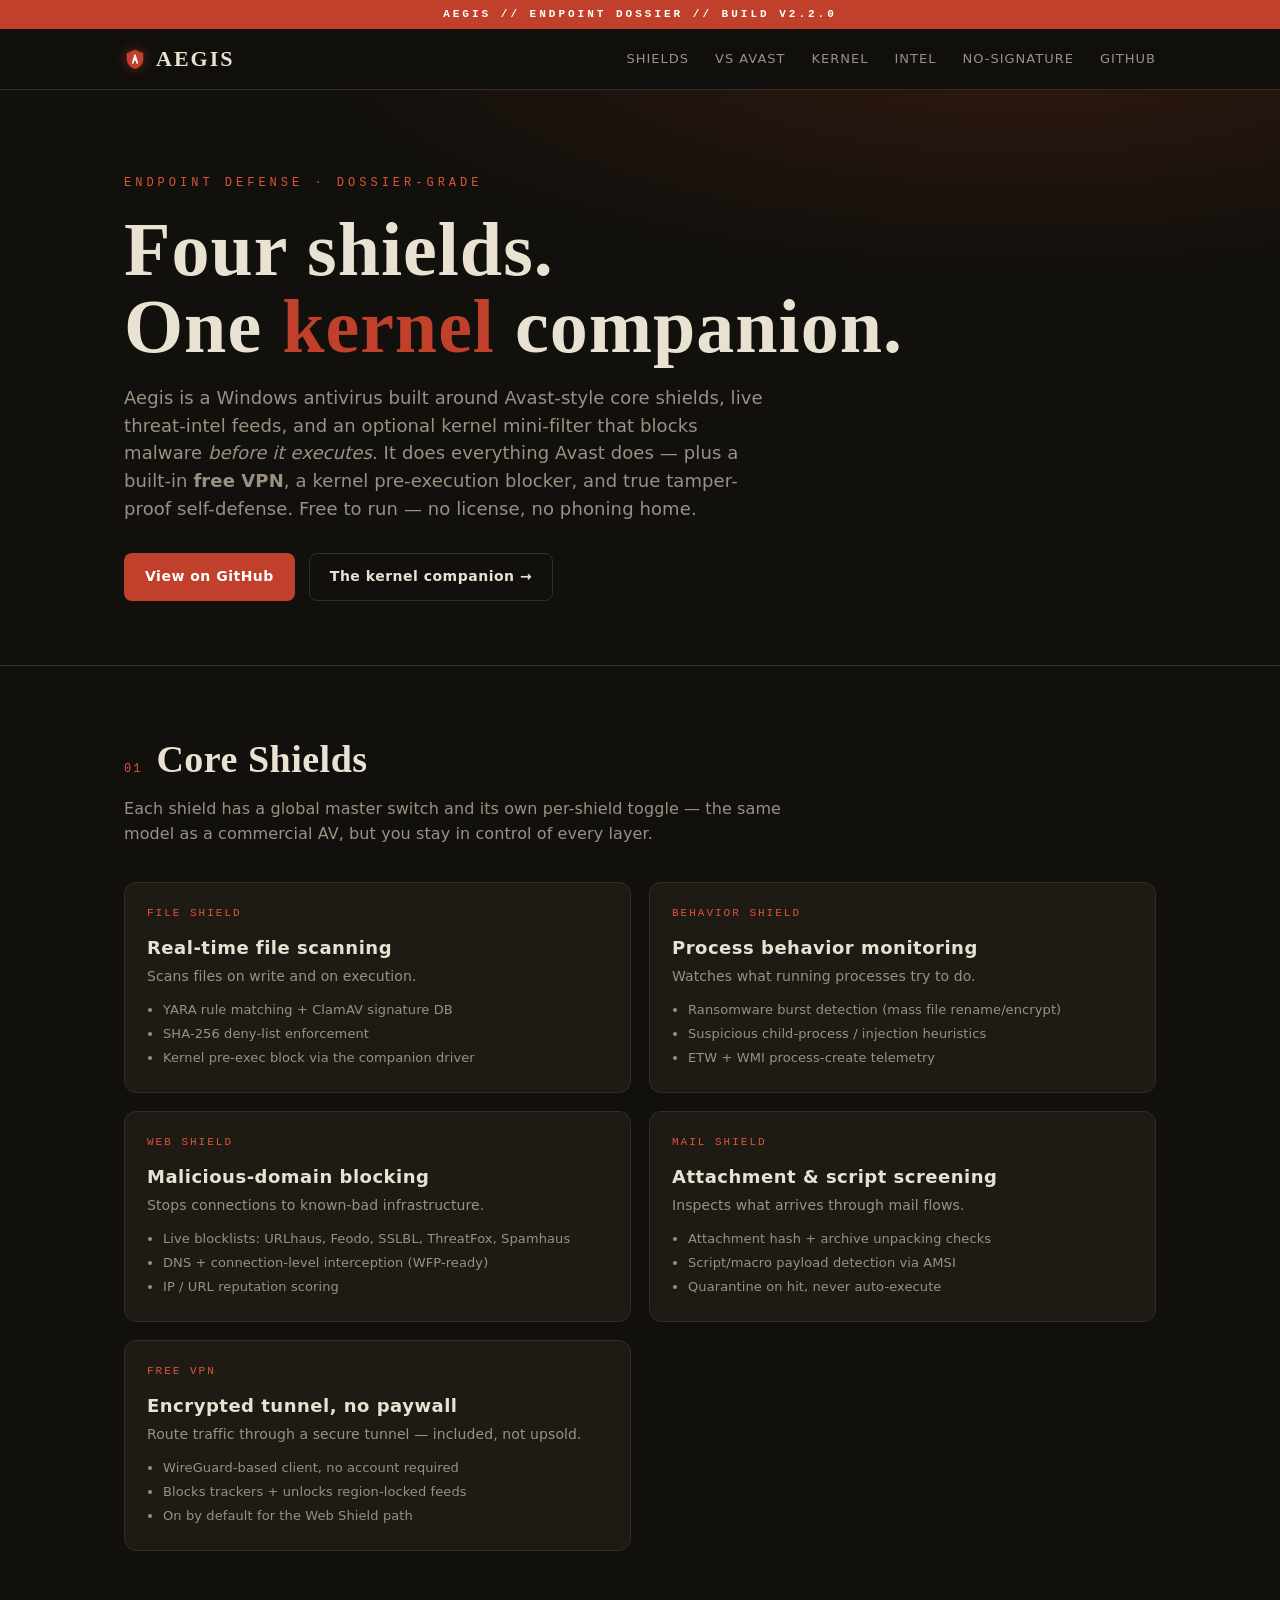
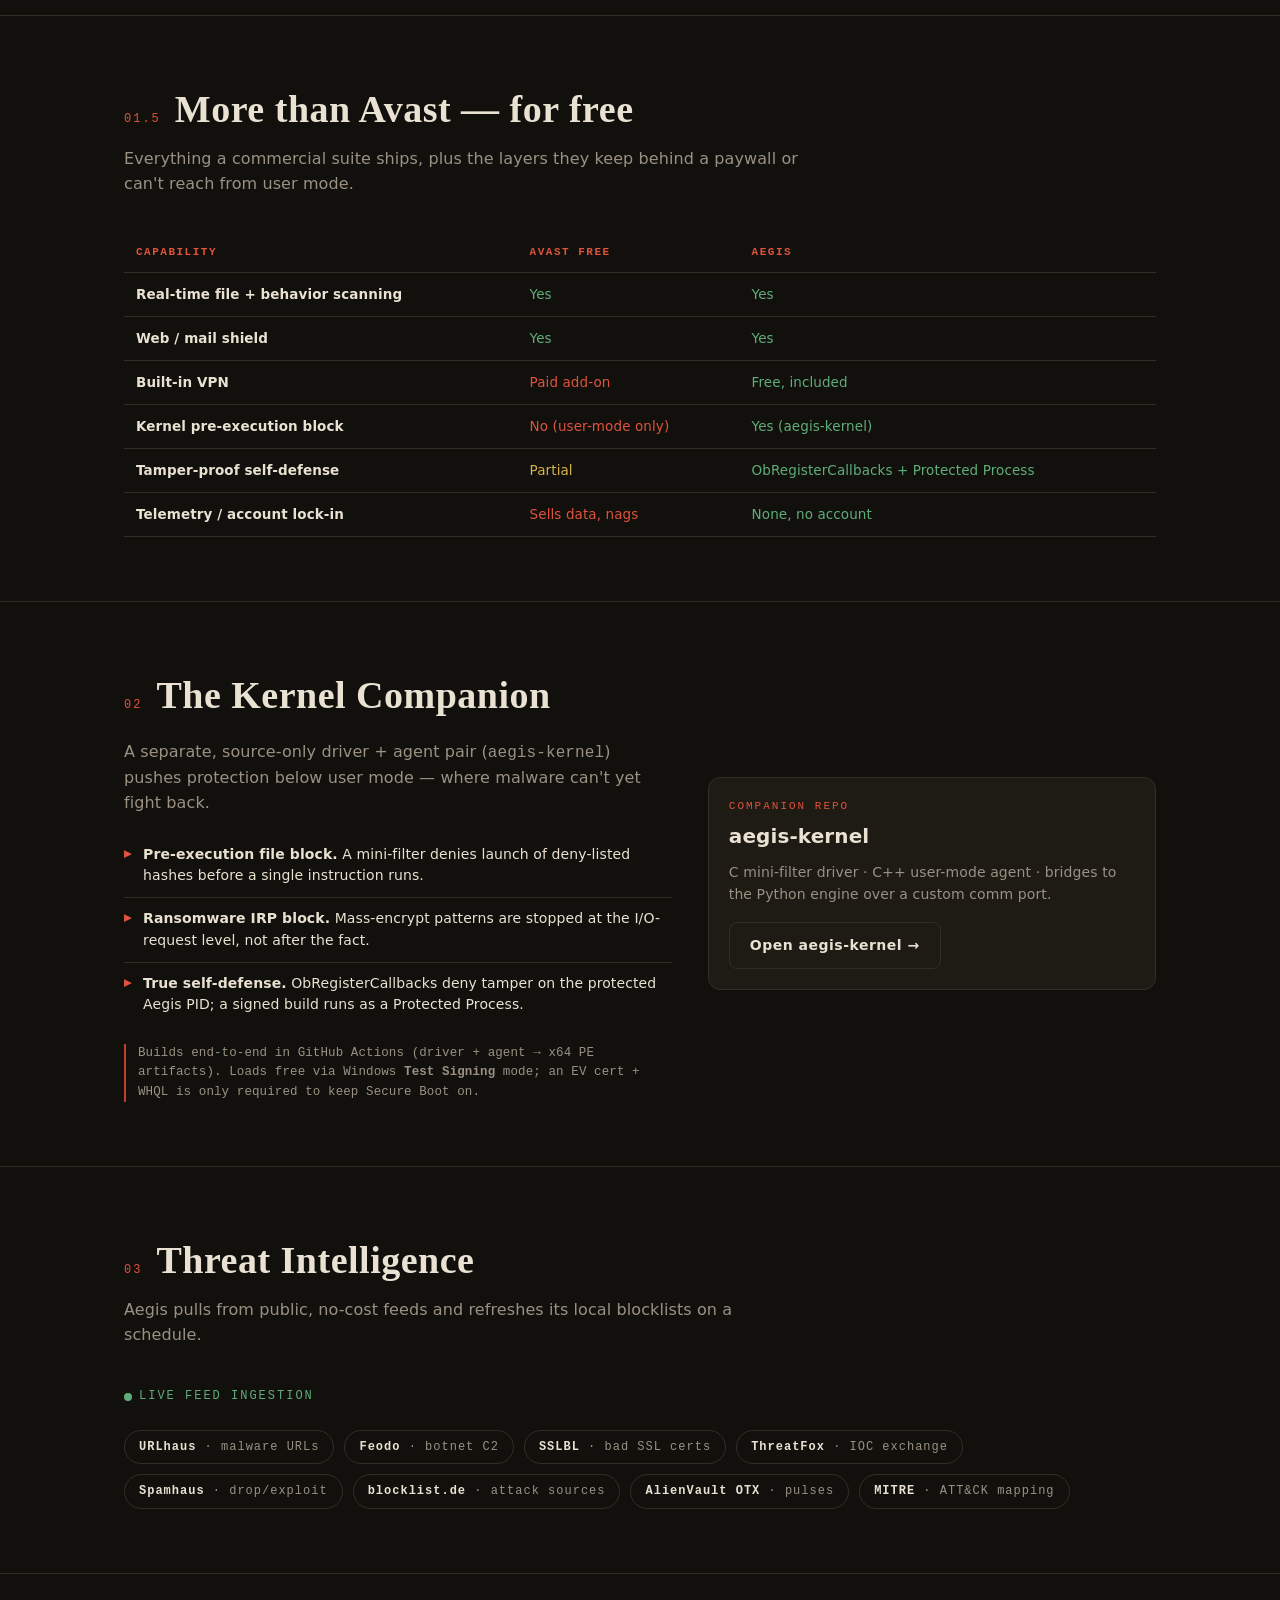
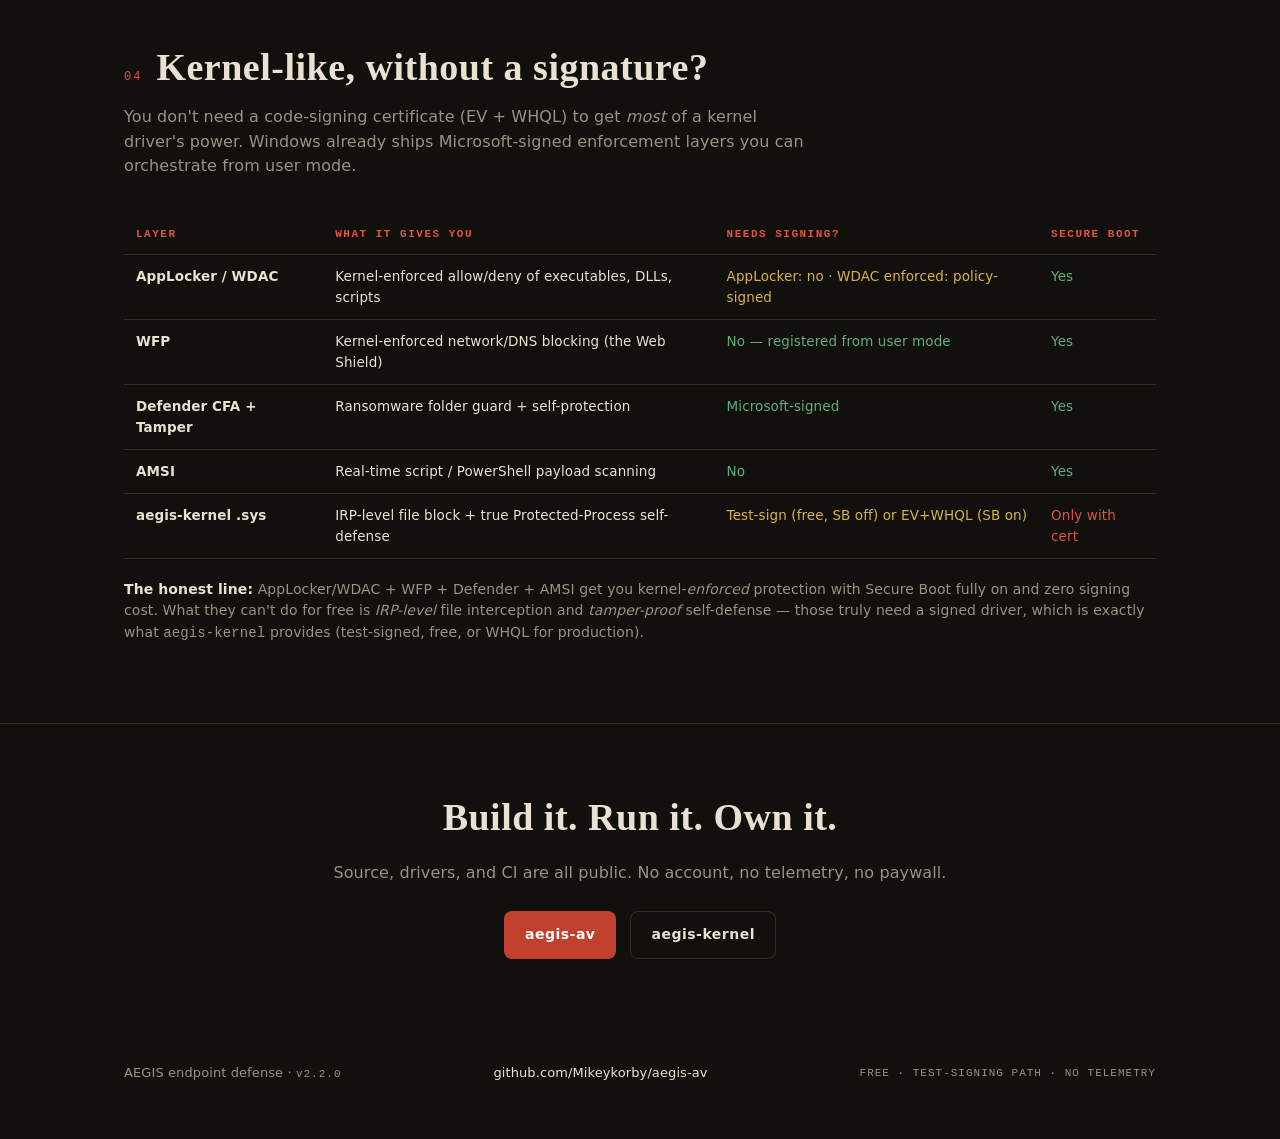
==== site/index.html @ 157e851a "Add marketing site (site/), Cloudflare Pages auto-deploy, human-voiced README, MIT LICENSE" ====
<!doctype html>
<html lang="en">
<head>
<meta charset="utf-8">
<meta name="viewport" content="width=device-width, initial-scale=1">
<title>AEGIS — Endpoint Defense Dossier</title>
<meta name="description" content="Aegis endpoint defense: four Avast-style core shields, a kernel-mini-filter companion, and live threat-intel feeds — dossier-grade protection for Windows.">
<style>
  :root{
    --bg:#12100c;
    --bg-2:#1a1712;
    --panel:#1e1a14;
    --ink:#e9e2d2;
    --ink-dim:#9a9183;
    --rule:#332e25;
    --accent:#c0402b;
    --accent-2:#e0533c;
    --good:#5fae7a;
    --mono:"SFMono-Regular",Consolas,"Liberation Mono",Menlo,monospace;
    --serif:Georgia,"Times New Roman",serif;
    --sans:"Segoe UI",system-ui,-apple-system,Roboto,Helvetica,Arial,sans-serif;
  }
  *{box-sizing:border-box}
  html{scroll-behavior:smooth}
  body{
    margin:0;background:var(--bg);color:var(--ink);
    font-family:var(--sans);line-height:1.55;letter-spacing:.1px;
    -webkit-font-smoothing:antialiased;
  }
  a{color:inherit;text-decoration:none}
  .wrap{max-width:1080px;margin:0 auto;padding:0 24px}

  /* classification banner */
  .banner{
    background:var(--accent);color:#fff;font-family:var(--mono);
    font-size:11px;letter-spacing:3px;text-transform:uppercase;
    text-align:center;padding:6px 0;font-weight:600;
  }

  /* nav */
  header.nav{
    position:sticky;top:0;z-index:50;background:rgba(18,16,12,.92);
    backdrop-filter:blur(8px);border-bottom:1px solid var(--rule);
  }
  .nav-in{display:flex;align-items:center;justify-content:space-between;height:60px}
  .brand{display:flex;align-items:center;gap:10px;font-family:var(--serif);
    font-size:22px;font-weight:700;letter-spacing:2px}
  .brand .brand-logo{display:inline-flex;filter:drop-shadow(0 0 6px rgba(192,64,43,.5))}
  .brand .dot{width:10px;height:10px;border-radius:50%;background:var(--accent);
    box-shadow:0 0 10px var(--accent)}
  nav.links{display:flex;gap:26px;font-size:13px;letter-spacing:1px;
    text-transform:uppercase;color:var(--ink-dim)}
  nav.links a:hover{color:var(--ink)}
  .menu-btn{display:none;background:none;border:1px solid var(--rule);color:var(--ink);
    padding:6px 10px;border-radius:6px;font-size:13px}

  /* hero */
  .hero{padding:84px 0 64px;border-bottom:1px solid var(--rule);
    background:radial-gradient(1200px 400px at 80% -10%,rgba(192,64,43,.18),transparent 60%)}
  .kicker{font-family:var(--mono);font-size:12px;letter-spacing:4px;
    text-transform:uppercase;color:var(--accent-2);margin-bottom:18px}
  h1{font-family:var(--serif);font-size:clamp(40px,7vw,76px);line-height:1.02;
    margin:0 0 18px;letter-spacing:1px}
  h1 .em{color:var(--accent)}
  .lede{font-size:18px;color:var(--ink-dim);max-width:640px;margin:0 0 30px}
  .cta{display:flex;gap:14px;flex-wrap:wrap}
  .btn{display:inline-flex;align-items:center;gap:8px;padding:12px 20px;border-radius:8px;
    font-size:14px;font-weight:600;letter-spacing:.5px;border:1px solid transparent}
  .btn.primary{background:var(--accent);color:#fff}
  .btn.primary:hover{background:var(--accent-2)}
  .btn.ghost{border-color:var(--rule);color:var(--ink)}
  .btn.ghost:hover{border-color:var(--ink-dim)}

  /* section scaffolding */
  section{padding:64px 0;border-bottom:1px solid var(--rule)}
  .sec-h{display:flex;align-items:baseline;gap:14px;margin-bottom:8px}
  .sec-n{font-family:var(--mono);font-size:12px;color:var(--accent-2);letter-spacing:2px}
  h2{font-family:var(--serif);font-size:clamp(26px,4vw,38px);margin:0;letter-spacing:.5px}
  .sec-sub{color:var(--ink-dim);max-width:680px;margin:6px 0 36px}

  /* shield grid */
  .grid{display:grid;grid-template-columns:repeat(2,1fr);gap:18px}
  .card{background:var(--panel);border:1px solid var(--rule);border-radius:12px;
    padding:22px 22px 20px;position:relative;overflow:hidden}
  .card::before{content:"";position:absolute;left:0;top:0;bottom:0;width:3px;background:var(--accent);opacity:.0}
  .card:hover::before{opacity:1}
  .card h3{margin:0 0 4px;font-size:18px;letter-spacing:.5px}
  .card .tag{font-family:var(--mono);font-size:11px;letter-spacing:2px;
    text-transform:uppercase;color:var(--accent-2);margin-bottom:12px}
  .card p{margin:0;color:var(--ink-dim);font-size:14px}
  .card ul{margin:12px 0 0;padding-left:16px;color:var(--ink-dim);font-size:13px}
  .card li{margin:4px 0}

  /* kernel feature */
  .kernel{display:grid;grid-template-columns:1.1fr .9fr;gap:36px;align-items:center}
  .kernel .copy p{color:var(--ink-dim)}
  .feat-list{list-style:none;margin:18px 0 0;padding:0}
  .feat-list li{display:flex;gap:12px;padding:10px 0;border-top:1px solid var(--rule);font-size:14px}
  .feat-list li:first-child{border-top:none}
  .tick{color:var(--accent-2);font-family:var(--mono);font-weight:700}
  .note{margin-top:18px;font-size:12.5px;color:var(--ink-dim);font-family:var(--mono);
    border-left:2px solid var(--accent);padding-left:12px}

  /* intel chips */
  .chips{display:flex;flex-wrap:wrap;gap:10px;margin-top:10px}
  .chip{font-family:var(--mono);font-size:12px;letter-spacing:1px;
    border:1px solid var(--rule);border-radius:999px;padding:7px 14px;color:var(--ink-dim)}
  .chip b{color:var(--ink)}
  .live{display:inline-flex;align-items:center;gap:7px;font-family:var(--mono);
    font-size:12px;letter-spacing:2px;text-transform:uppercase;color:var(--good);margin-bottom:14px}
  .live .pulse{width:8px;height:8px;border-radius:50%;background:var(--good);
    box-shadow:0 0 0 0 rgba(95,174,122,.6);animation:pulse 2s infinite}
  @keyframes pulse{0%{box-shadow:0 0 0 0 rgba(95,174,122,.5)}70%{box-shadow:0 0 0 9px rgba(95,174,122,0)}100%{box-shadow:0 0 0 0 rgba(95,174,122,0)}}

  /* no-signature matrix */
  table{width:100%;border-collapse:collapse;font-size:13.5px;margin-top:8px}
  th,td{text-align:left;padding:11px 12px;border-bottom:1px solid var(--rule);vertical-align:top}
  th{font-family:var(--mono);font-size:11px;letter-spacing:1.5px;text-transform:uppercase;
    color:var(--accent-2)}
  td b{color:var(--ink)}
  .ok{color:var(--good)} .warn{color:#d8b24a} .bad{color:var(--accent-2)}

  footer{padding:40px 0 56px;color:var(--ink-dim);font-size:13px}
  footer .row{display:flex;justify-content:space-between;flex-wrap:wrap;gap:16px;align-items:center}
  footer a{color:var(--ink)}
  footer .mono{font-family:var(--mono);font-size:11px;letter-spacing:1px}

  .reveal{opacity:0;transform:translateY(14px);transition:opacity .6s ease,transform .6s ease}
  .reveal.in{opacity:1;transform:none}

  @media(max-width:760px){
    nav.links{display:none}
    .menu-btn{display:inline-block}
    nav.links.open{display:flex;position:absolute;top:60px;left:0;right:0;
      flex-direction:column;gap:0;background:var(--bg-2);border-bottom:1px solid var(--rule);padding:8px 24px}
    nav.links.open a{padding:12px 0;border-bottom:1px solid var(--rule)}
    .grid{grid-template-columns:1fr}
    .kernel{grid-template-columns:1fr;gap:24px}
  }
</style>
</head>
<body>
<div class="banner">AEGIS // ENDPOINT DOSSIER // BUILD v2.2.0</div>

<header class="nav">
  <div class="wrap nav-in">
    <div class="brand"><span class="brand-logo" aria-hidden="true"><svg viewBox="0 0 64 64" width="22" height="22"><path d="M32 5 8 15v17c0 13.3 9.6 25.2 24 28.8 14.4-3.6 24-15.5 24-28.8V15L32 5Z" fill="#c0402b"/><path d="M25.5 43.5 32 21l6.5 22.5" fill="none" stroke="#fff" stroke-width="4.8" stroke-linecap="round" stroke-linejoin="round"/><path d="M27.8 34.5h8.4" stroke="#fff" stroke-width="4.8" stroke-linecap="round"/></svg></span>AEGIS</div>
    <button class="menu-btn" id="menuBtn">MENU</button>
    <nav class="links" id="navLinks">
      <a href="#shields">Shields</a>
      <a href="#vs">vs Avast</a>
      <a href="#kernel">Kernel</a>
      <a href="#intel">Intel</a>
      <a href="#nosig">No-Signature</a>
      <a href="https://github.com/Mikeykorby/aegis-av" target="_blank" rel="noopener">GitHub</a>
    </nav>
  </div>
</header>

<main>
  <!-- HERO -->
  <section class="hero" style="border-bottom:1px solid var(--rule)">
    <div class="wrap">
      <div class="kicker">Endpoint Defense · Dossier-Grade</div>
      <h1>Four shields.<br>One <span class="em">kernel</span> companion.</h1>
      <p class="lede">Aegis is a Windows antivirus built around Avast-style core shields,
      live threat-intel feeds, and an optional kernel mini-filter that blocks malware
      <em>before it executes</em>. It does everything Avast does — plus a built-in
      <b>free VPN</b>, a kernel pre-execution blocker, and true tamper-proof self-defense. Free to run — no license, no phoning home.</p>
      <div class="cta">
        <a class="btn primary" href="https://github.com/Mikeykorby/aegis-av" target="_blank" rel="noopener">View on GitHub</a>
        <a class="btn ghost" href="#kernel">The kernel companion →</a>
      </div>
    </div>
  </section>

  <!-- SHIELDS -->
  <section id="shields">
    <div class="wrap">
      <div class="sec-h"><span class="sec-n">01</span><h2>Core Shields</h2></div>
      <p class="sec-sub">Each shield has a global master switch and its own per-shield toggle —
      the same model as a commercial AV, but you stay in control of every layer.</p>
      <div class="grid">
        <div class="card reveal">
          <div class="tag">File Shield</div>
          <h3>Real-time file scanning</h3>
          <p>Scans files on write and on execution.</p>
          <ul>
            <li>YARA rule matching + ClamAV signature DB</li>
            <li>SHA-256 deny-list enforcement</li>
            <li>Kernel pre-exec block via the companion driver</li>
          </ul>
        </div>
        <div class="card reveal">
          <div class="tag">Behavior Shield</div>
          <h3>Process behavior monitoring</h3>
          <p>Watches what running processes try to do.</p>
          <ul>
            <li>Ransomware burst detection (mass file rename/encrypt)</li>
            <li>Suspicious child-process / injection heuristics</li>
            <li>ETW + WMI process-create telemetry</li>
          </ul>
        </div>
        <div class="card reveal">
          <div class="tag">Web Shield</div>
          <h3>Malicious-domain blocking</h3>
          <p>Stops connections to known-bad infrastructure.</p>
          <ul>
            <li>Live blocklists: URLhaus, Feodo, SSLBL, ThreatFox, Spamhaus</li>
            <li>DNS + connection-level interception (WFP-ready)</li>
            <li>IP / URL reputation scoring</li>
          </ul>
        </div>
        <div class="card reveal">
          <div class="tag">Mail Shield</div>
          <h3>Attachment &amp; script screening</h3>
          <p>Inspects what arrives through mail flows.</p>
          <ul>
            <li>Attachment hash + archive unpacking checks</li>
            <li>Script/macro payload detection via AMSI</li>
            <li>Quarantine on hit, never auto-execute</li>
          </ul>
        </div>
        <div class="card reveal">
          <div class="tag">Free VPN</div>
          <h3>Encrypted tunnel, no paywall</h3>
          <p>Route traffic through a secure tunnel — included, not upsold.</p>
          <ul>
            <li>WireGuard-based client, no account required</li>
            <li>Blocks trackers + unlocks region-locked feeds</li>
            <li>On by default for the Web Shield path</li>
          </ul>
        </div>
      </div>
    </div>
  </section>

  <!-- VS AVAST -->
  <section id="vs">
    <div class="wrap">
      <div class="sec-h"><span class="sec-n">01.5</span><h2>More than Avast — for free</h2></div>
      <p class="sec-sub">Everything a commercial suite ships, plus the layers they keep behind a paywall or can't reach from user mode.</p>
      <table>
        <thead><tr><th>Capability</th><th>Avast Free</th><th>Aegis</th></tr></thead>
        <tbody>
          <tr><td><b>Real-time file + behavior scanning</b></td><td class="ok">Yes</td><td class="ok">Yes</td></tr>
          <tr><td><b>Web / mail shield</b></td><td class="ok">Yes</td><td class="ok">Yes</td></tr>
          <tr><td><b>Built-in VPN</b></td><td class="bad">Paid add-on</td><td class="ok">Free, included</td></tr>
          <tr><td><b>Kernel pre-execution block</b></td><td class="bad">No (user-mode only)</td><td class="ok">Yes (aegis-kernel)</td></tr>
          <tr><td><b>Tamper-proof self-defense</b></td><td class="warn">Partial</td><td class="ok">ObRegisterCallbacks + Protected Process</td></tr>
          <tr><td><b>Telemetry / account lock-in</b></td><td class="bad">Sells data, nags</td><td class="ok">None, no account</td></tr>
        </tbody>
      </table>
    </div>
  </section>

  <!-- KERNEL -->
  <section id="kernel">
    <div class="wrap kernel">
      <div class="copy reveal">
        <div class="sec-h"><span class="sec-n">02</span><h2>The Kernel Companion</h2></div>
        <p>A separate, source-only driver + agent pair (<code style="font-family:var(--mono)">aegis-kernel</code>)
        pushes protection below user mode — where malware can't yet fight back.</p>
        <ul class="feat-list">
          <li><span class="tick">▸</span><span><b>Pre-execution file block.</b> A mini-filter denies launch of deny-listed hashes before a single instruction runs.</span></li>
          <li><span class="tick">▸</span><span><b>Ransomware IRP block.</b> Mass-encrypt patterns are stopped at the I/O-request level, not after the fact.</span></li>
          <li><span class="tick">▸</span><span><b>True self-defense.</b> ObRegisterCallbacks deny tamper on the protected Aegis PID; a signed build runs as a Protected Process.</span></li>
        </ul>
        <div class="note">Builds end-to-end in GitHub Actions (driver + agent → x64 PE artifacts).
        Loads free via Windows <b>Test Signing</b> mode; an EV cert + WHQL is only required to keep Secure Boot on.</div>
      </div>
      <div class="copy reveal">
        <div style="border:1px solid var(--rule);border-radius:12px;background:var(--panel);padding:20px">
          <div class="tag" style="font-family:var(--mono);font-size:11px;letter-spacing:2px;color:var(--accent-2);text-transform:uppercase">Companion Repo</div>
          <h3 style="margin:6px 0 10px;font-size:20px">aegis-kernel</h3>
          <p style="color:var(--ink-dim);font-size:14px;margin:0 0 16px">C mini-filter driver · C++ user-mode agent · bridges to the Python engine over a custom comm port.</p>
          <a class="btn ghost" href="https://github.com/Mikeykorby/aegis-kernel" target="_blank" rel="noopener">Open aegis-kernel →</a>
        </div>
      </div>
    </div>
  </section>

  <!-- INTEL -->
  <section id="intel">
    <div class="wrap">
      <div class="sec-h"><span class="sec-n">03</span><h2>Threat Intelligence</h2></div>
      <p class="sec-sub">Aegis pulls from public, no-cost feeds and refreshes its local blocklists on a schedule.</p>
      <div class="live"><span class="pulse"></span> Live feed ingestion</div>
      <div class="chips">
        <span class="chip"><b>URLhaus</b> · malware URLs</span>
        <span class="chip"><b>Feodo</b> · botnet C2</span>
        <span class="chip"><b>SSLBL</b> · bad SSL certs</span>
        <span class="chip"><b>ThreatFox</b> · IOC exchange</span>
        <span class="chip"><b>Spamhaus</b> · drop/exploit</span>
        <span class="chip"><b>blocklist.de</b> · attack sources</span>
        <span class="chip"><b>AlienVault OTX</b> · pulses</span>
        <span class="chip"><b>MITRE</b> · ATT&amp;CK mapping</span>
      </div>
    </div>
  </section>

  <!-- NO SIGNATURE -->
  <section id="nosig">
    <div class="wrap">
      <div class="sec-h"><span class="sec-n">04</span><h2>Kernel-like, without a signature?</h2></div>
      <p class="sec-sub">You don't need a code-signing certificate (EV + WHQL) to get <em>most</em> of a kernel driver's
      power. Windows already ships Microsoft-signed enforcement layers you can orchestrate from user mode.</p>
      <table>
        <thead><tr><th>Layer</th><th>What it gives you</th><th>Needs signing?</th><th>Secure Boot</th></tr></thead>
        <tbody>
          <tr><td><b>AppLocker / WDAC</b></td><td>Kernel-enforced allow/deny of executables, DLLs, scripts</td><td class="warn">AppLocker: no · WDAC enforced: policy-signed</td><td class="ok">Yes</td></tr>
          <tr><td><b>WFP</b></td><td>Kernel-enforced network/DNS blocking (the Web Shield)</td><td class="ok">No — registered from user mode</td><td class="ok">Yes</td></tr>
          <tr><td><b>Defender CFA + Tamper</b></td><td>Ransomware folder guard + self-protection</td><td class="ok">Microsoft-signed</td><td class="ok">Yes</td></tr>
          <tr><td><b>AMSI</b></td><td>Real-time script / PowerShell payload scanning</td><td class="ok">No</td><td class="ok">Yes</td></tr>
          <tr><td><b>aegis-kernel .sys</b></td><td>IRP-level file block + true Protected-Process self-defense</td><td class="warn">Test-sign (free, SB off) or EV+WHQL (SB on)</td><td class="bad">Only with cert</td></tr>
        </tbody>
      </table>
      <p style="color:var(--ink-dim);font-size:14px;margin-top:20px">
        <b style="color:var(--ink)">The honest line:</b> AppLocker/WDAC + WFP + Defender + AMSI get you kernel-<i>enforced</i>
        protection with Secure Boot fully on and zero signing cost. What they can't do for free is
        <i>IRP-level</i> file interception and <i>tamper-proof</i> self-defense — those truly need a signed driver,
        which is exactly what <code style="font-family:var(--mono)">aegis-kernel</code> provides (test-signed, free, or WHQL for production).</p>
    </div>
  </section>

  <!-- CTA -->
  <section style="border-bottom:none">
    <div class="wrap" style="text-align:center">
      <h2 style="font-family:var(--serif);font-size:clamp(26px,4vw,38px);margin:0 0 14px">Build it. Run it. Own it.</h2>
      <p class="sec-sub" style="margin:0 auto 26px">Source, drivers, and CI are all public. No account, no telemetry, no paywall.</p>
      <div class="cta" style="justify-content:center">
        <a class="btn primary" href="https://github.com/Mikeykorby/aegis-av" target="_blank" rel="noopener">aegis-av</a>
        <a class="btn ghost" href="https://github.com/Mikeykorby/aegis-kernel" target="_blank" rel="noopener">aegis-kernel</a>
      </div>
    </div>
  </section>
</main>

<footer>
  <div class="wrap row">
    <div>AEGIS endpoint defense · <span class="mono">v2.2.0</span></div>
    <div><a href="https://github.com/Mikeykorby/aegis-av" target="_blank" rel="noopener">github.com/Mikeykorby/aegis-av</a></div>
    <div class="mono">FREE · TEST-SIGNING PATH · NO TELEMETRY</div>
  </div>
</footer>

<script>
  // mobile nav
  var mb=document.getElementById('menuBtn'),nl=document.getElementById('navLinks');
  mb&&mb.addEventListener('click',function(){nl.classList.toggle('open')});
  nl&&nl.querySelectorAll('a').forEach(function(a){a.addEventListener('click',function(){nl.classList.remove('open')})});
  // reveal on scroll
  var io=new IntersectionObserver(function(es){es.forEach(function(e){if(e.isIntersecting){e.target.classList.add('in');io.unobserve(e.target)}})},{threshold:.12});
  document.querySelectorAll('.reveal').forEach(function(el){io.observe(el)});
</script>
</body>
</html>
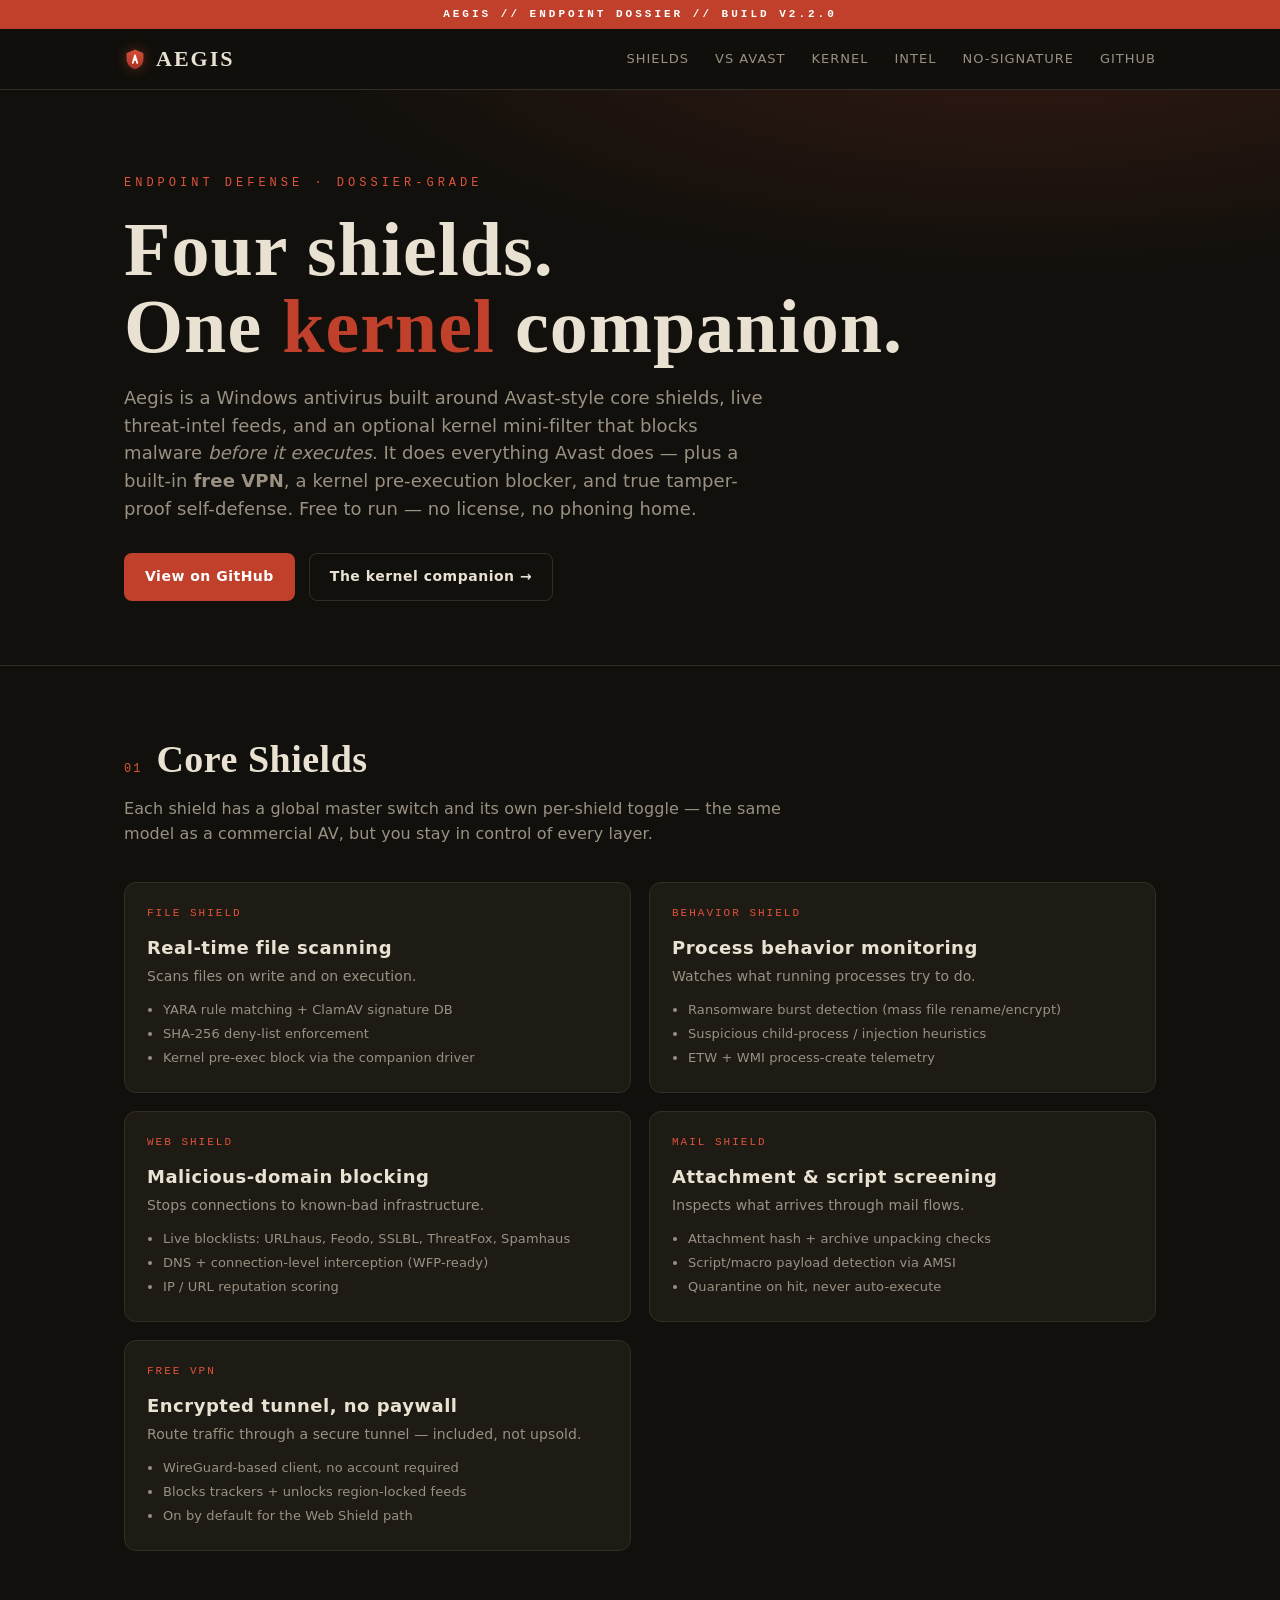
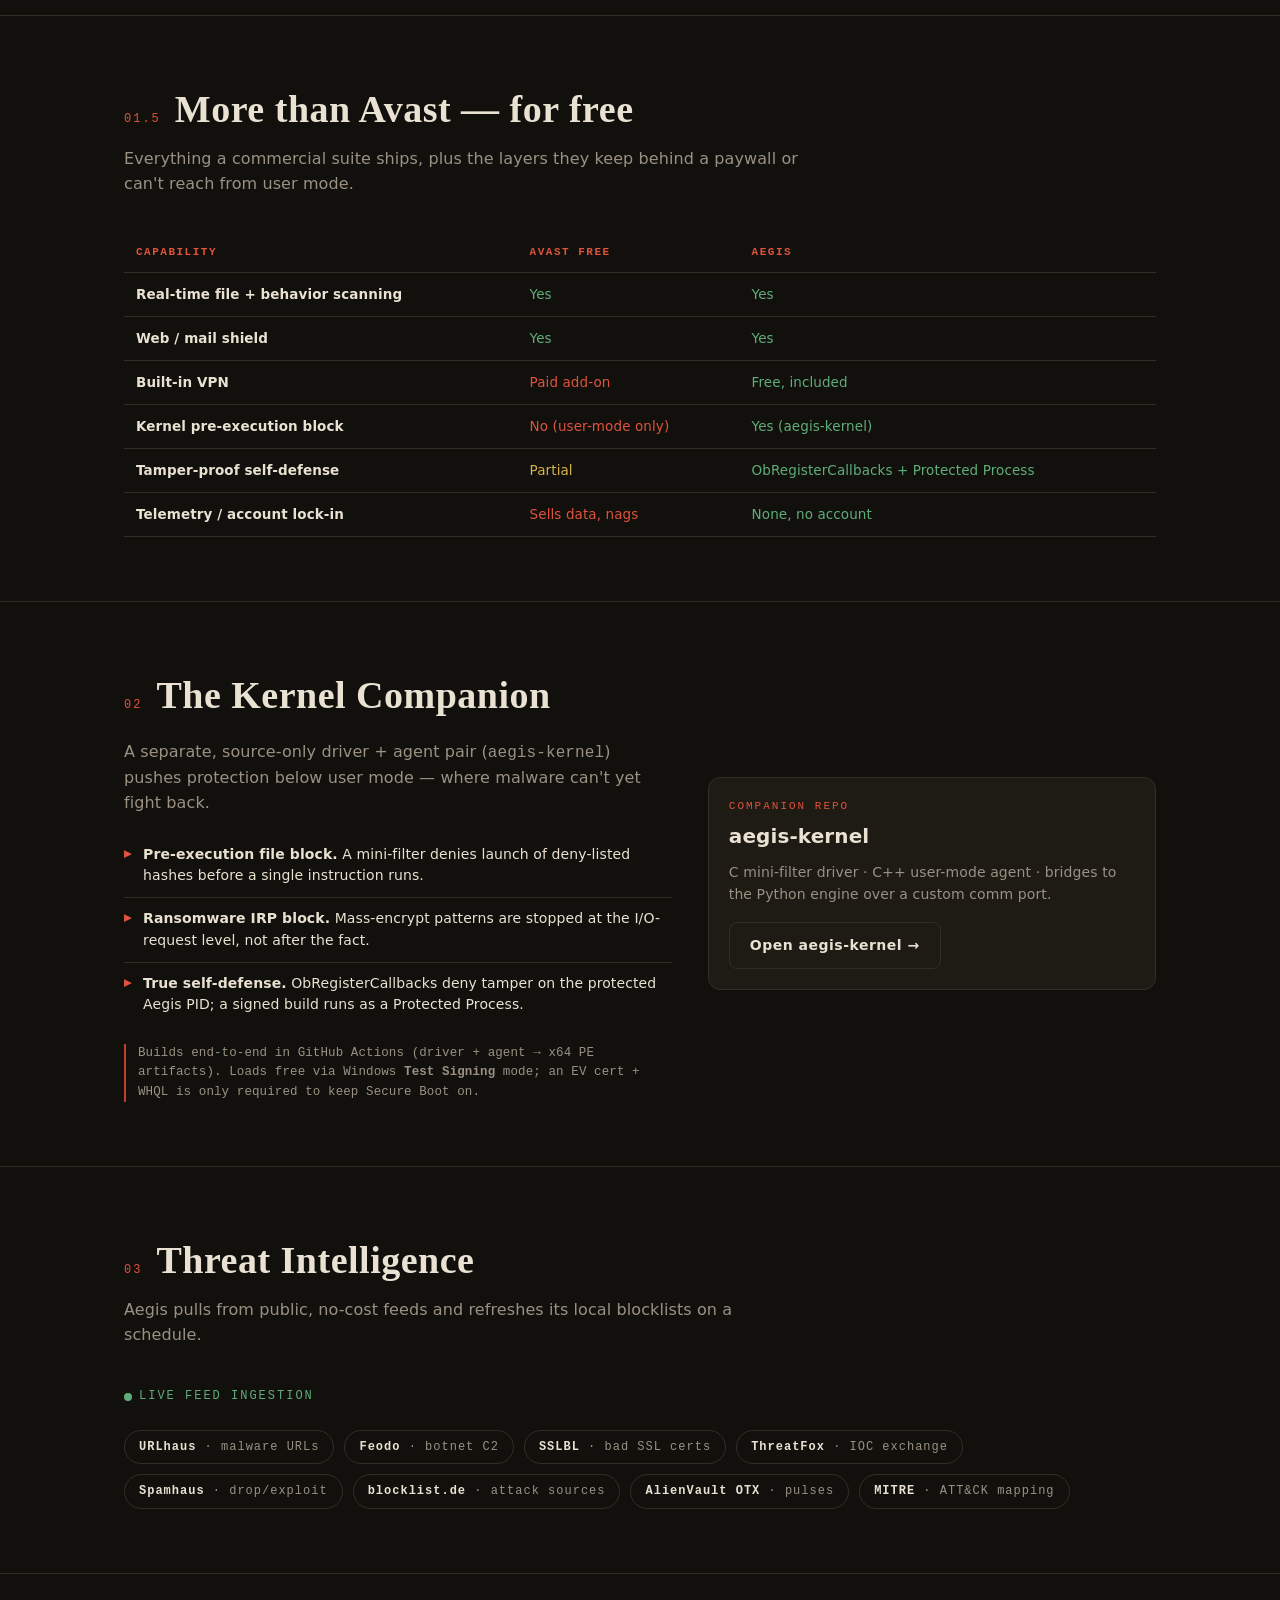
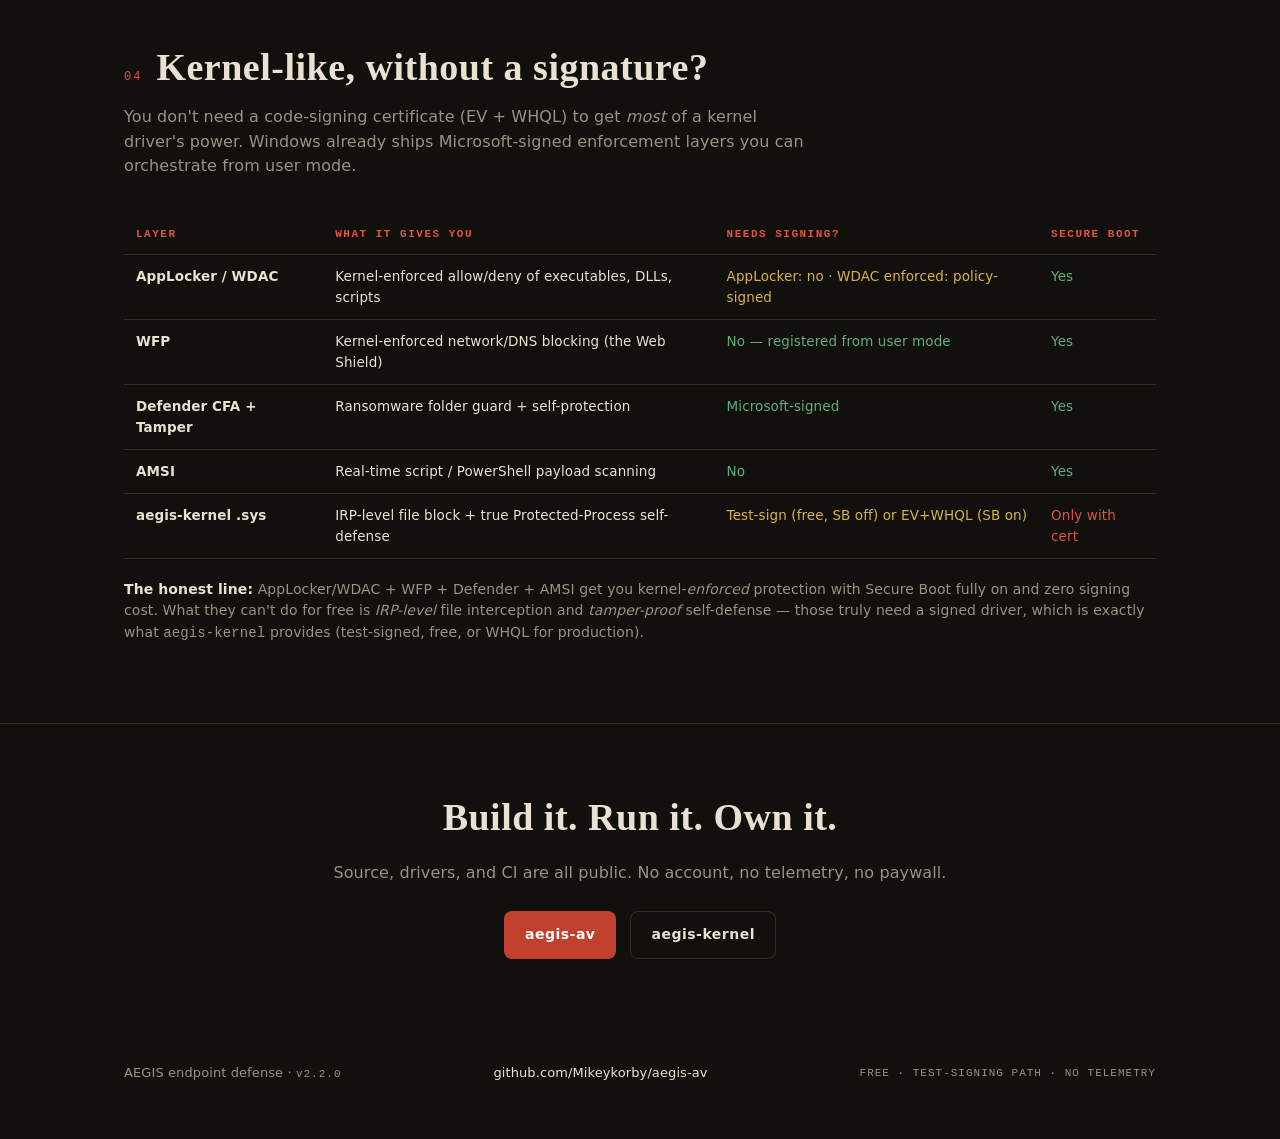
==== commit 47b9dd68: "Aegis site: reference aegis.svg as brand + favicon; retire redundant aegis-6ub project" ====
--- a/site/index.html
+++ b/site/index.html
@@ -5,6 +5,7 @@
 <meta name="viewport" content="width=device-width, initial-scale=1">
 <title>AEGIS — Endpoint Defense Dossier</title>
 <meta name="description" content="Aegis endpoint defense: four Avast-style core shields, a kernel-mini-filter companion, and live threat-intel feeds — dossier-grade protection for Windows.">
+<link rel="icon" type="image/svg+xml" href="aegis.svg">
 <style>
   :root{
     --bg:#12100c;
@@ -144,7 +145,7 @@
 
 <header class="nav">
   <div class="wrap nav-in">
-    <div class="brand"><span class="brand-logo" aria-hidden="true"><svg viewBox="0 0 64 64" width="22" height="22"><path d="M32 5 8 15v17c0 13.3 9.6 25.2 24 28.8 14.4-3.6 24-15.5 24-28.8V15L32 5Z" fill="#c0402b"/><path d="M25.5 43.5 32 21l6.5 22.5" fill="none" stroke="#fff" stroke-width="4.8" stroke-linecap="round" stroke-linejoin="round"/><path d="M27.8 34.5h8.4" stroke="#fff" stroke-width="4.8" stroke-linecap="round"/></svg></span>AEGIS</div>
+    <div class="brand"><span class="brand-logo" aria-hidden="true"><img src="aegis.svg" alt="Aegis" width="22" height="22"></span>AEGIS</div>
     <button class="menu-btn" id="menuBtn">MENU</button>
     <nav class="links" id="navLinks">
       <a href="#shields">Shields</a>
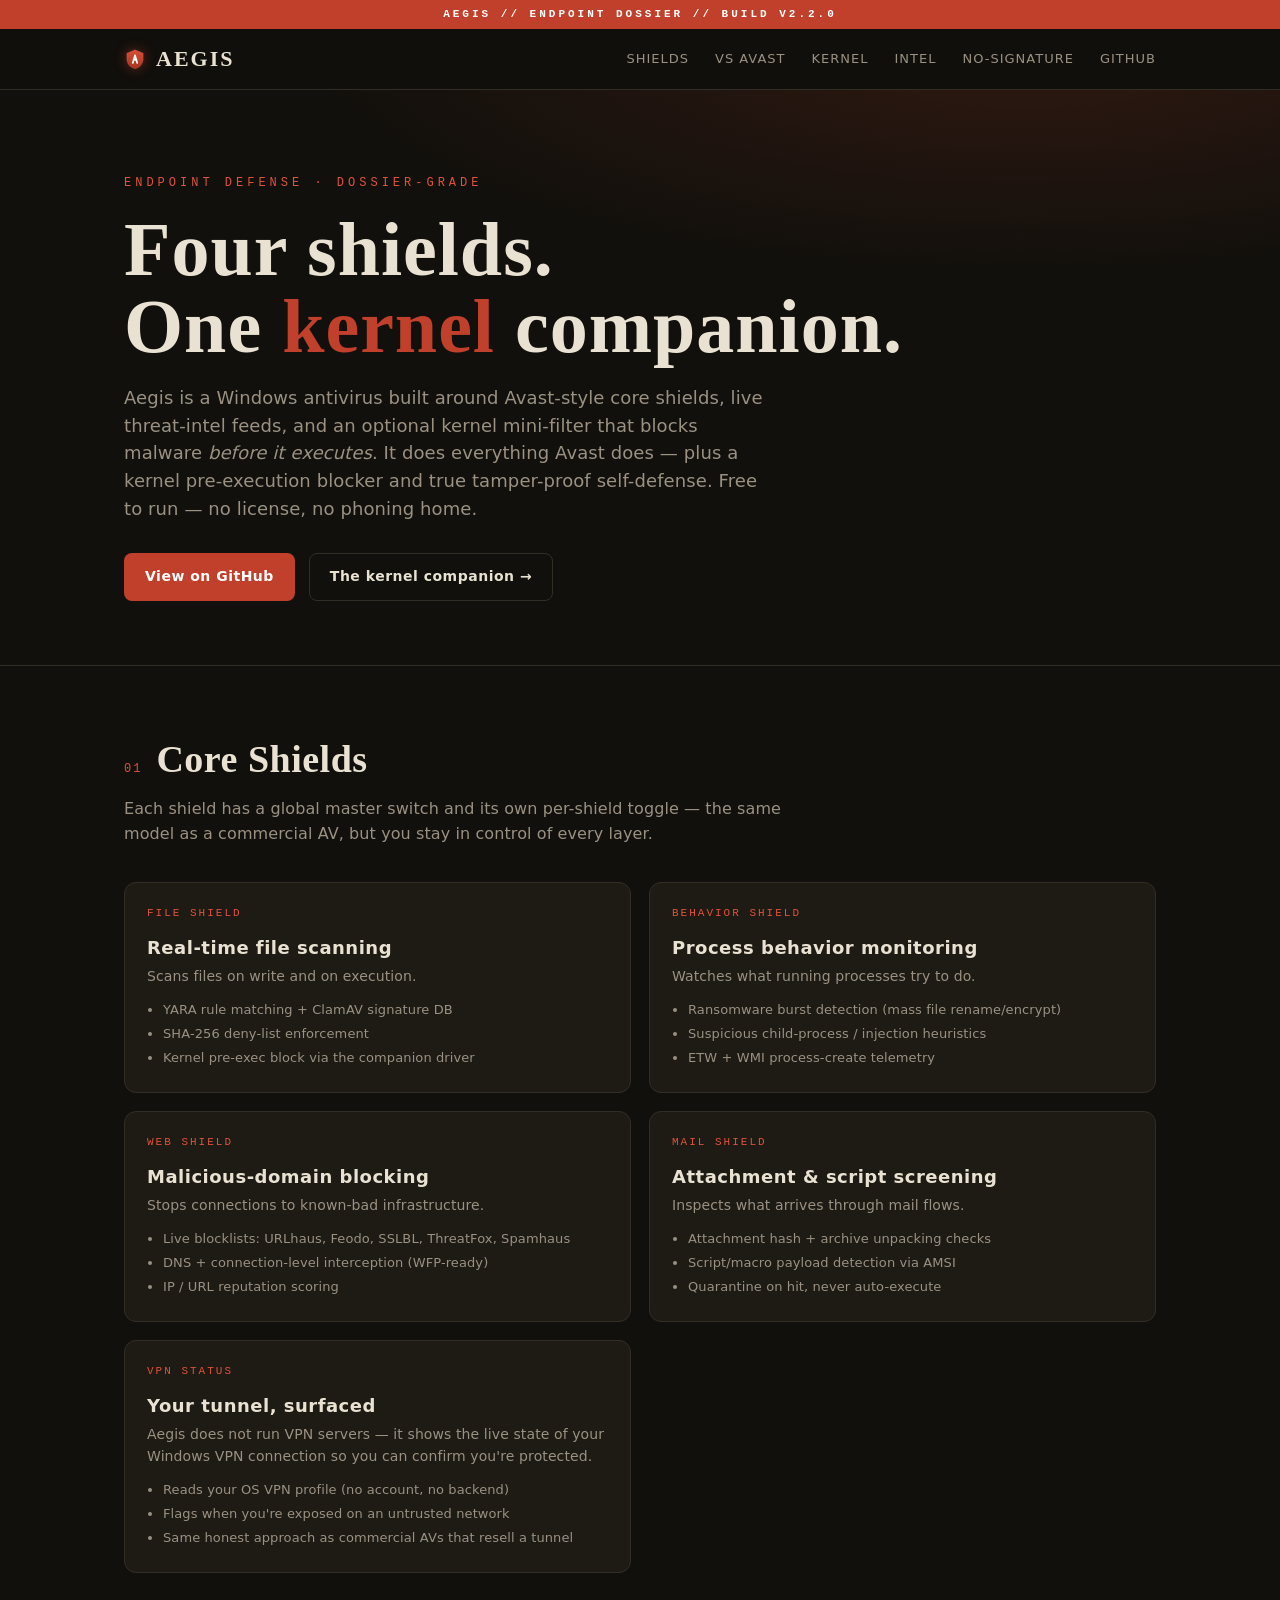
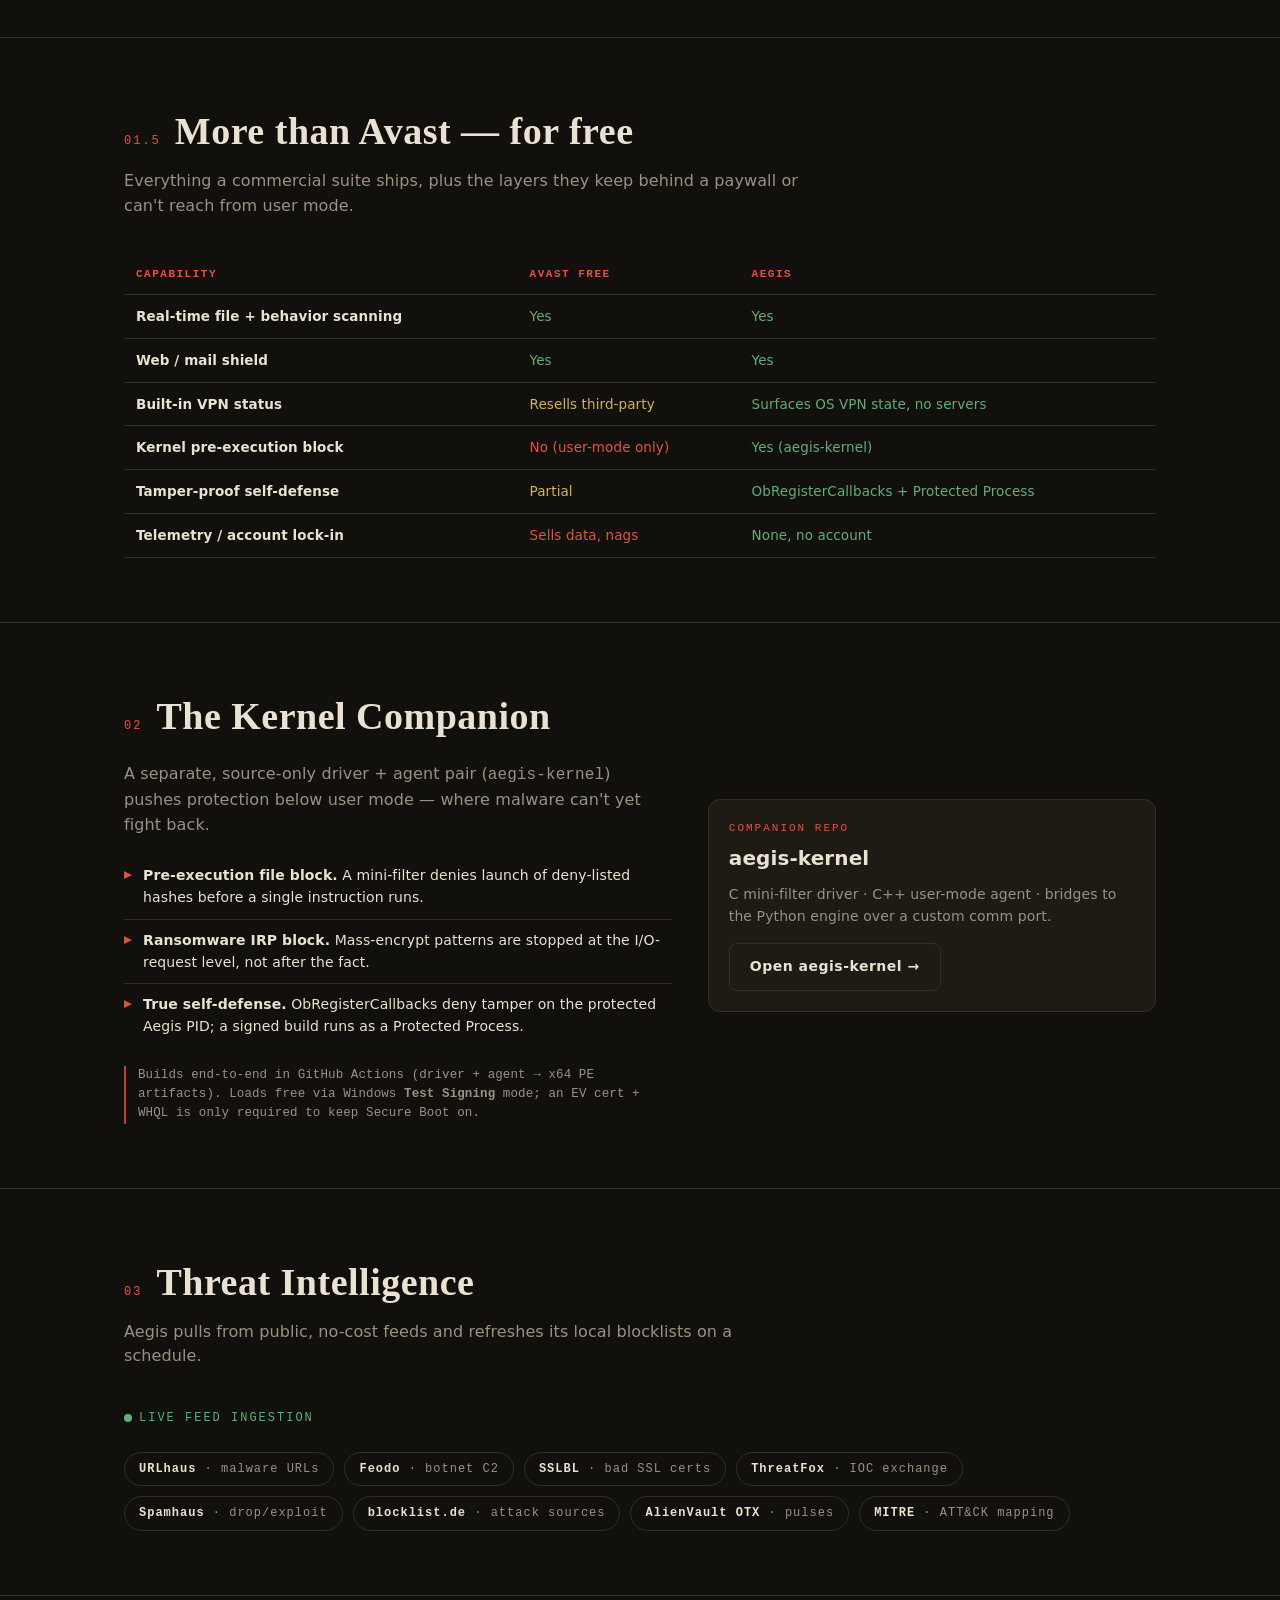
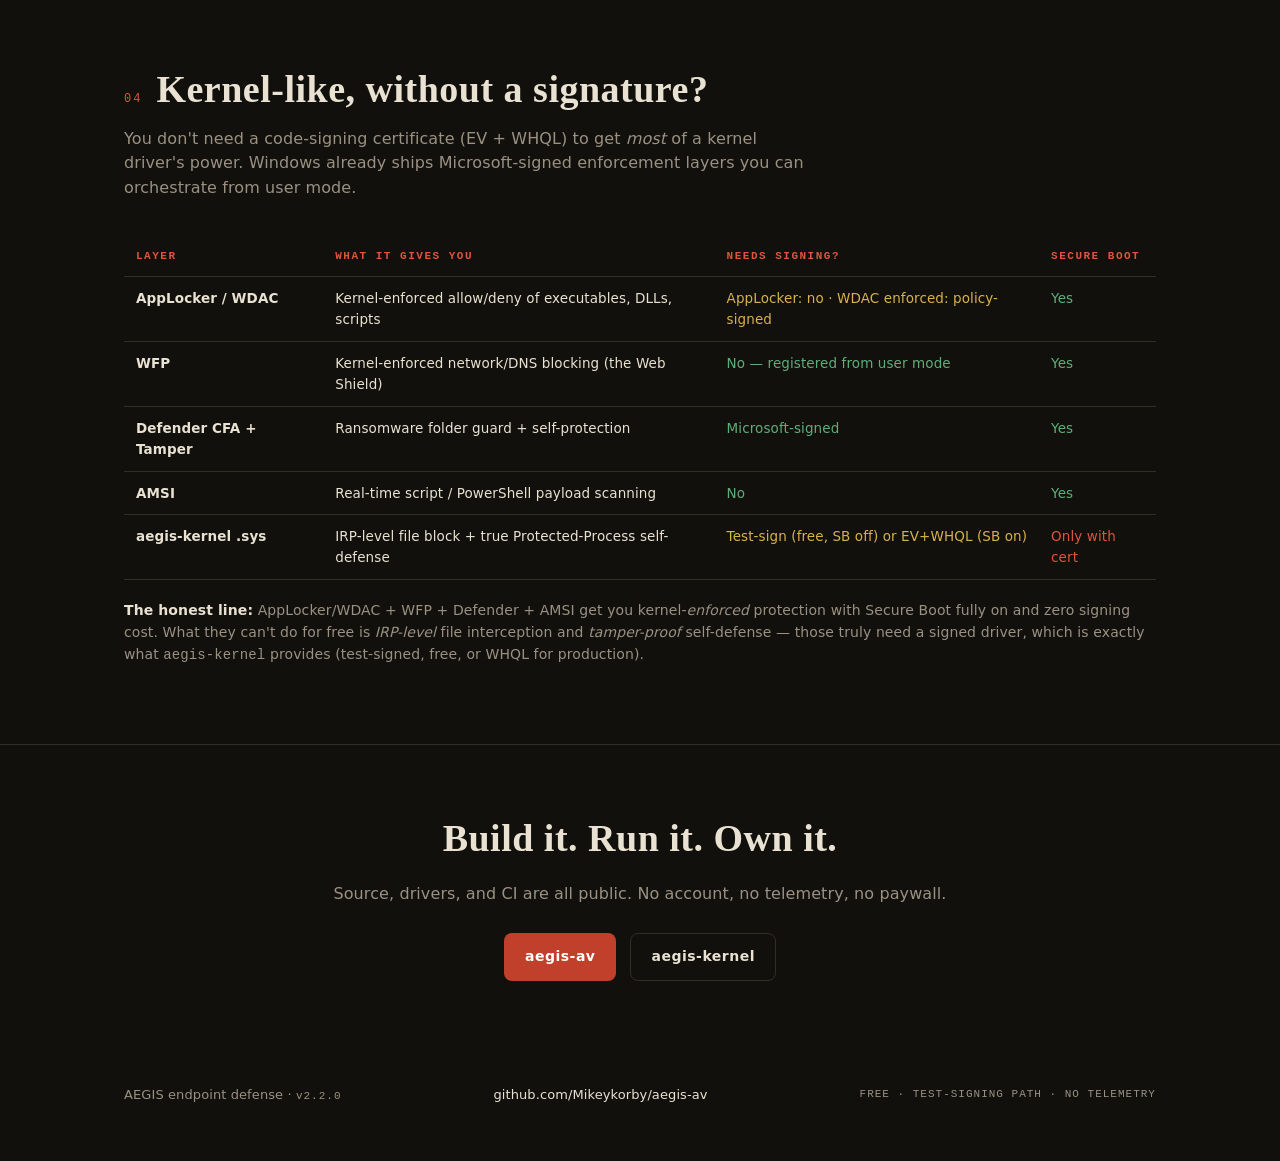
==== commit ece89fcc: "v2.2.0: rebuild exe (kernel probe + self-defense + FP fixes), honest VPN-status copy, add aegis.svg " ====
--- a/site/index.html
+++ b/site/index.html
@@ -166,8 +166,8 @@
       <h1>Four shields.<br>One <span class="em">kernel</span> companion.</h1>
       <p class="lede">Aegis is a Windows antivirus built around Avast-style core shields,
       live threat-intel feeds, and an optional kernel mini-filter that blocks malware
-      <em>before it executes</em>. It does everything Avast does — plus a built-in
-      <b>free VPN</b>, a kernel pre-execution blocker, and true tamper-proof self-defense. Free to run — no license, no phoning home.</p>
+      <em>before it executes</em>. It does everything Avast does — plus a kernel pre-execution
+      blocker and true tamper-proof self-defense. Free to run — no license, no phoning home.</p>
       <div class="cta">
         <a class="btn primary" href="https://github.com/Mikeykorby/aegis-av" target="_blank" rel="noopener">View on GitHub</a>
         <a class="btn ghost" href="#kernel">The kernel companion →</a>
@@ -223,13 +223,13 @@
           </ul>
         </div>
         <div class="card reveal">
-          <div class="tag">Free VPN</div>
-          <h3>Encrypted tunnel, no paywall</h3>
-          <p>Route traffic through a secure tunnel — included, not upsold.</p>
-          <ul>
-            <li>WireGuard-based client, no account required</li>
-            <li>Blocks trackers + unlocks region-locked feeds</li>
-            <li>On by default for the Web Shield path</li>
+          <div class="tag">VPN Status</div>
+          <h3>Your tunnel, surfaced</h3>
+          <p>Aegis does not run VPN servers — it shows the live state of your Windows VPN connection so you can confirm you're protected.</p>
+          <ul>
+            <li>Reads your OS VPN profile (no account, no backend)</li>
+            <li>Flags when you're exposed on an untrusted network</li>
+            <li>Same honest approach as commercial AVs that resell a tunnel</li>
           </ul>
         </div>
       </div>
@@ -246,7 +246,7 @@
         <tbody>
           <tr><td><b>Real-time file + behavior scanning</b></td><td class="ok">Yes</td><td class="ok">Yes</td></tr>
           <tr><td><b>Web / mail shield</b></td><td class="ok">Yes</td><td class="ok">Yes</td></tr>
-          <tr><td><b>Built-in VPN</b></td><td class="bad">Paid add-on</td><td class="ok">Free, included</td></tr>
+          <tr><td><b>Built-in VPN status</b></td><td class="warn">Resells third-party</td><td class="ok">Surfaces OS VPN state, no servers</td></tr>
           <tr><td><b>Kernel pre-execution block</b></td><td class="bad">No (user-mode only)</td><td class="ok">Yes (aegis-kernel)</td></tr>
           <tr><td><b>Tamper-proof self-defense</b></td><td class="warn">Partial</td><td class="ok">ObRegisterCallbacks + Protected Process</td></tr>
           <tr><td><b>Telemetry / account lock-in</b></td><td class="bad">Sells data, nags</td><td class="ok">None, no account</td></tr>
